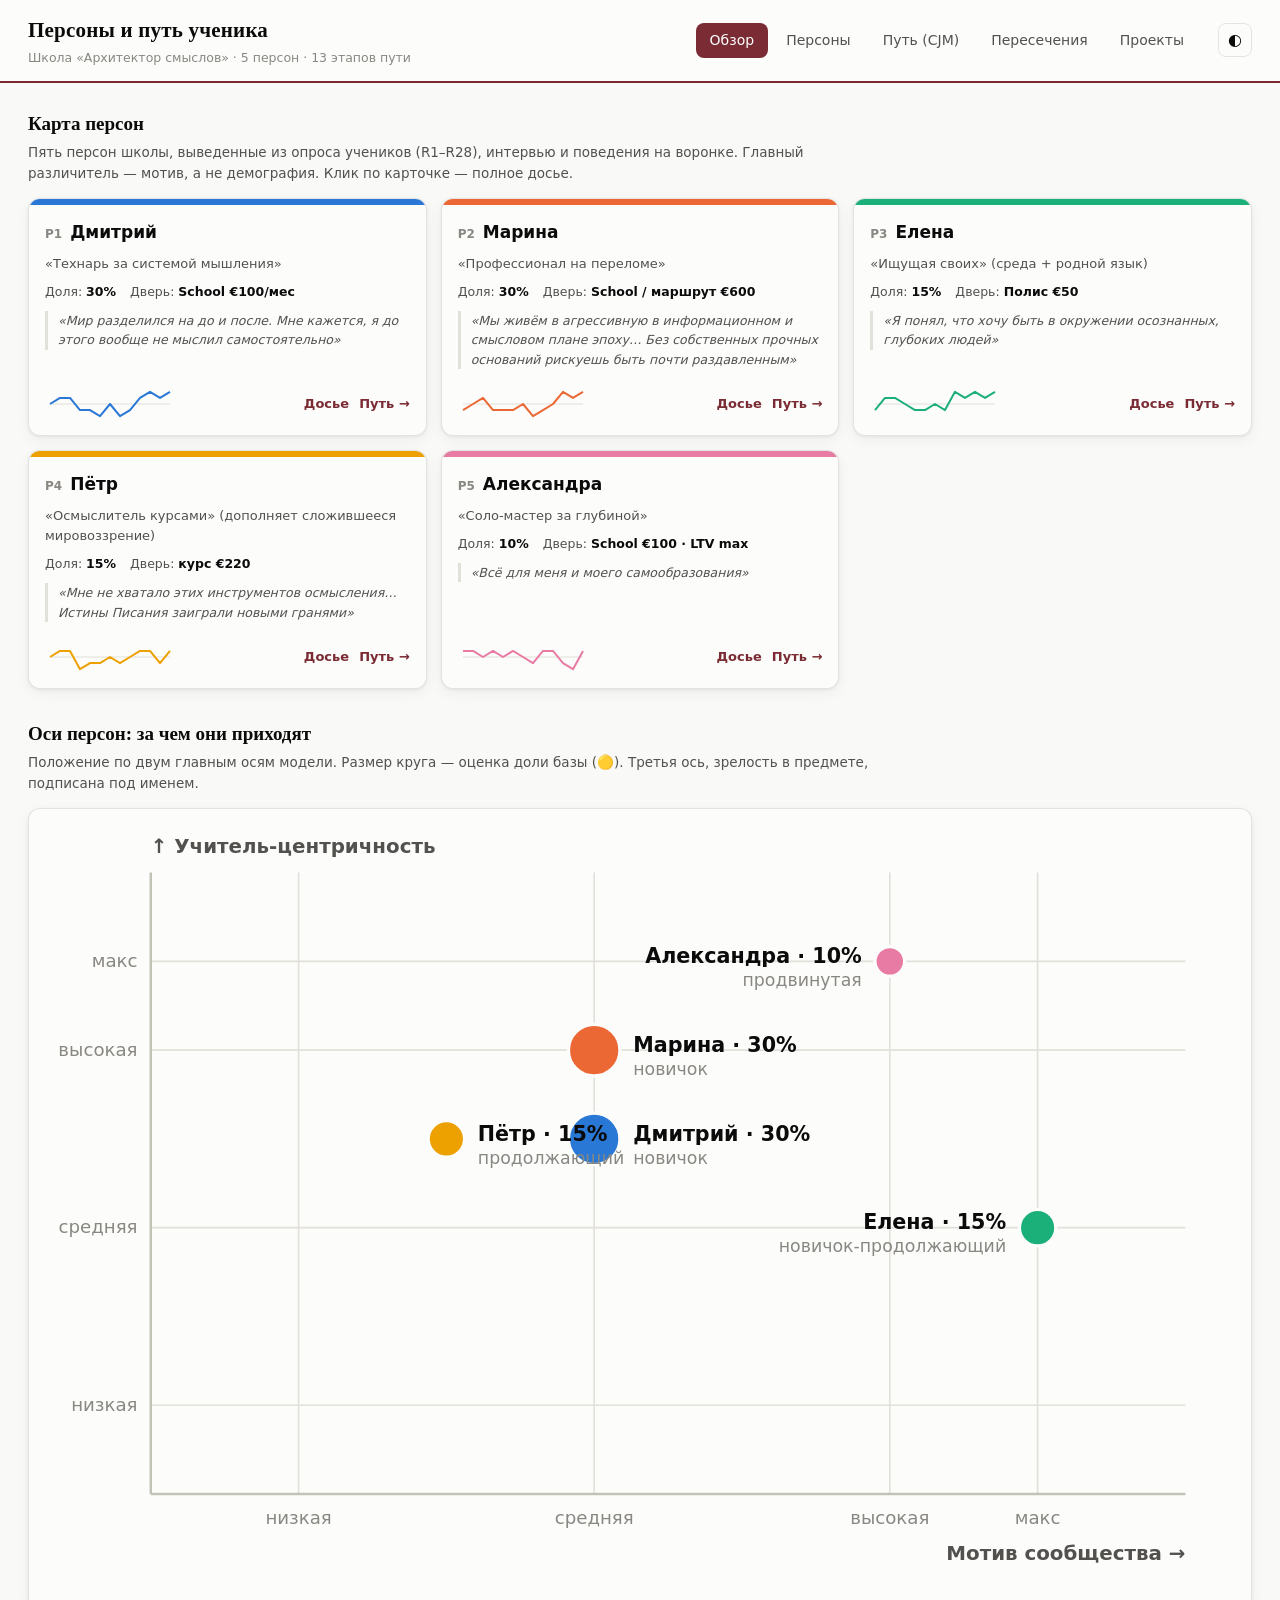
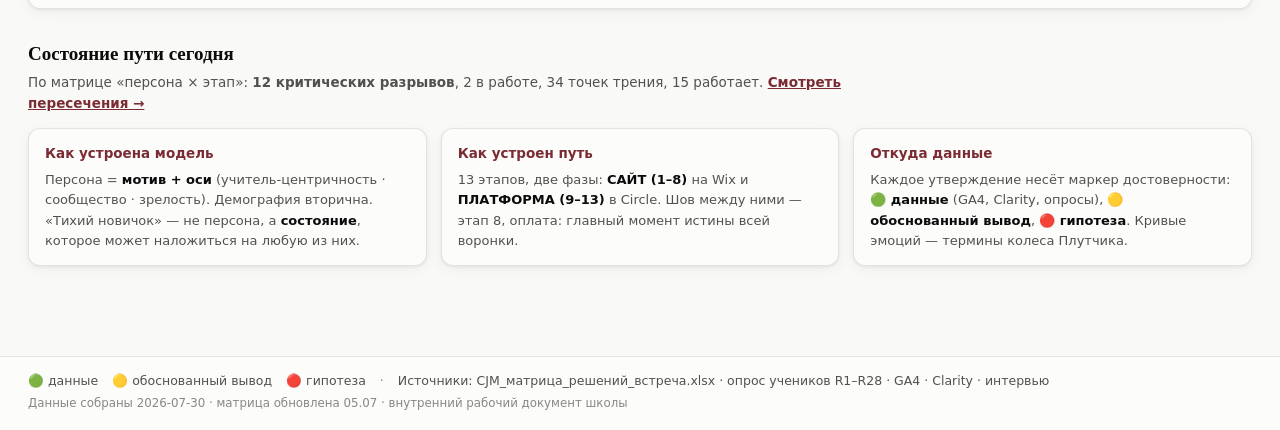
==== index.html @ 4995df53 "Персоны и путь ученика: сайт целиком (данные, CJM, пересечения, проекты) Co-Authored-By: Claude Fabl" ====
<!DOCTYPE html>
<html lang="ru">
<head>
<meta charset="utf-8">
<meta name="viewport" content="width=device-width, initial-scale=1">
<meta name="robots" content="noindex">
<title>Персоны и путь ученика · Школа «Архитектор смыслов»</title>
<link rel="stylesheet" href="style.css?v=202607301501">
<link rel="icon" href="data:image/svg+xml,<svg xmlns='http://www.w3.org/2000/svg' viewBox='0 0 100 100'><text y='.9em' font-size='90'>🧭</text></svg>">
</head>
<body data-palette="#2a78d6,#eb6834,#1baf7a,#eda100,#e87ba4">

<header class="site-header">
  <div class="brand">
    <h1>Персоны и путь ученика</h1>
    <p class="brand-sub">Школа «Архитектор смыслов» · 5 персон · 13 этапов пути</p>
  </div>
  <nav class="tabs" id="nav">
    <a href="#/" data-route="overview">Обзор</a>
    <a href="#/persona/P1" data-route="persona">Персоны</a>
    <a href="#/cjm/P1" data-route="cjm">Путь (CJM)</a>
    <a href="#/compare" data-route="compare">Пересечения</a>
    <a href="#/projects" data-route="projects">Проекты</a>
  </nav>
  <button id="themeToggle" class="theme-toggle" title="Светлая / тёмная тема" aria-label="Переключить тему">◐</button>
</header>

<main id="view" class="view"></main>

<footer class="site-footer">
  <div class="legend-line">
    <span class="conf conf-g">🟢 данные</span>
    <span class="conf conf-y">🟡 обоснованный вывод</span>
    <span class="conf conf-r">🔴 гипотеза</span>
    <span class="sep">·</span>
    <span id="metaSource"></span>
  </div>
  <div class="footer-note" id="metaBuilt"></div>
</footer>

<div id="tooltip" class="tooltip" hidden></div>

<script src="data.js?v=202607301501"></script>
<script src="app.js?v=202607301501"></script>
</body>
</html>
---- style.css ----
/* ============ Токены (эталонная палитра dataviz + бордо школы в хроме) ============ */
:root {
  color-scheme: light;
  --page: #f9f9f7;
  --surface: #fcfcfb;
  --ink: #0b0b0b;
  --ink-2: #52514e;
  --muted: #898781;
  --grid: #e1e0d9;
  --baseline: #c3c2b7;
  --border: rgba(11, 11, 11, 0.10);
  --brand: #7a2b33;
  --brand-ink: #ffffff;
  --s1: #2a78d6;  /* P1 */
  --s2: #eb6834;  /* P2 */
  --s3: #1baf7a;  /* P3 */
  --s4: #eda100;  /* P4 */
  --s5: #e87ba4;  /* P5 */
  --st-critical: #d03b3b;
  --st-serious: #ec835a;
  --st-warning: #fab219;
  --st-good: #0ca30c;
  --st-gray: #f0efec;
  --tint-critical: rgba(208, 59, 59, 0.17);
  --tint-serious: rgba(236, 131, 90, 0.20);
  --tint-warning: rgba(250, 178, 25, 0.20);
  --tint-good: rgba(12, 163, 12, 0.14);
  --tint-gray: rgba(137, 135, 129, 0.10);
  --shadow: 0 1px 3px rgba(11, 11, 11, 0.06), 0 4px 14px rgba(11, 11, 11, 0.05);
}
@media (prefers-color-scheme: dark) {
  :root:where(:not([data-theme="light"])) {
    color-scheme: dark;
    --page: #0d0d0d;
    --surface: #1a1a19;
    --ink: #ffffff;
    --ink-2: #c3c2b7;
    --muted: #898781;
    --grid: #2c2c2a;
    --baseline: #383835;
    --border: rgba(255, 255, 255, 0.10);
    --brand: #c98a92;
    --brand-ink: #1a1a19;
    --s1: #3987e5;
    --s2: #d95926;
    --s3: #199e70;
    --s4: #c98500;
    --s5: #d55181;
    --st-gray: #383835;
    --tint-critical: rgba(208, 59, 59, 0.26);
    --tint-serious: rgba(236, 131, 90, 0.24);
    --tint-warning: rgba(250, 178, 25, 0.20);
    --tint-good: rgba(12, 163, 12, 0.22);
    --tint-gray: rgba(137, 135, 129, 0.16);
    --shadow: none;
  }
}
:root[data-theme="dark"] {
  color-scheme: dark;
  --page: #0d0d0d;
  --surface: #1a1a19;
  --ink: #ffffff;
  --ink-2: #c3c2b7;
  --muted: #898781;
  --grid: #2c2c2a;
  --baseline: #383835;
  --border: rgba(255, 255, 255, 0.10);
  --brand: #c98a92;
  --brand-ink: #1a1a19;
  --s1: #3987e5;
  --s2: #d95926;
  --s3: #199e70;
  --s4: #c98500;
  --s5: #d55181;
  --st-gray: #383835;
  --tint-critical: rgba(208, 59, 59, 0.26);
  --tint-serious: rgba(236, 131, 90, 0.24);
  --tint-warning: rgba(250, 178, 25, 0.20);
  --tint-good: rgba(12, 163, 12, 0.22);
  --tint-gray: rgba(137, 135, 129, 0.16);
  --shadow: none;
}

/* ============ База ============ */
* { box-sizing: border-box; }
html { scroll-behavior: smooth; }
body {
  margin: 0;
  background: var(--page);
  color: var(--ink);
  font: 15px/1.55 system-ui, -apple-system, "Segoe UI", sans-serif;
}
h1, h2, h3 { font-family: Georgia, "Times New Roman", serif; font-weight: 600; margin: 0; }
a { color: inherit; }
button { font: inherit; color: inherit; cursor: pointer; }

/* ============ Шапка ============ */
.site-header {
  display: flex; align-items: center; gap: 20px; flex-wrap: wrap;
  padding: 14px 28px;
  background: var(--surface);
  border-bottom: 2px solid var(--brand);
  position: sticky; top: 0; z-index: 40;
}
.brand h1 { font-size: 21px; letter-spacing: 0.2px; }
.brand-sub { margin: 1px 0 0; font-size: 12.5px; color: var(--muted); }
.tabs { display: flex; gap: 4px; margin-left: auto; overflow-x: auto; }
.tabs a {
  text-decoration: none; font-size: 14px; padding: 7px 14px;
  border-radius: 8px; color: var(--ink-2); white-space: nowrap;
}
.tabs a:hover { background: var(--tint-gray); }
.tabs a.active { background: var(--brand); color: var(--brand-ink); }
.theme-toggle {
  border: 1px solid var(--border); background: none; border-radius: 8px;
  width: 34px; height: 34px; font-size: 16px; line-height: 1;
}
.theme-toggle:hover { background: var(--tint-gray); }

/* ============ Контент ============ */
.view { max-width: 1280px; margin: 0 auto; padding: 26px 28px 60px; }
.section { margin: 0 0 30px; }
.section > h2 { font-size: 19px; margin-bottom: 4px; }
.section-sub { color: var(--ink-2); font-size: 13.5px; margin: 0 0 14px; max-width: 860px; }
.card {
  background: var(--surface); border: 1px solid var(--border);
  border-radius: 12px; box-shadow: var(--shadow);
}
.pad { padding: 18px 20px; }

/* ============ Обзор: карточки персон ============ */
.persona-grid {
  display: grid; grid-template-columns: repeat(auto-fill, minmax(300px, 1fr));
  gap: 14px;
}
.pcard { display: flex; flex-direction: column; overflow: hidden; cursor: pointer; transition: transform .12s ease; }
.pcard:hover { transform: translateY(-2px); }
.pcard-band { height: 6px; }
.pcard-body { padding: 14px 16px 12px; display: flex; flex-direction: column; gap: 8px; flex: 1; }
.pcard-head { display: flex; align-items: baseline; gap: 8px; }
.pcard-head .pid { font-size: 12px; font-weight: 700; color: var(--muted); }
.pcard-head .pname { font-size: 17px; font-weight: 650; }
.pcard-type { font-size: 13px; color: var(--ink-2); }
.pcard-meta { display: flex; gap: 14px; font-size: 12.5px; color: var(--ink-2); flex-wrap: wrap; }
.pcard-meta b { color: var(--ink); font-weight: 600; }
.pcard-quote {
  font-size: 12.5px; color: var(--ink-2); font-style: italic;
  border-left: 3px solid var(--grid); padding-left: 10px; margin: 2px 0;
}
.pcard-foot { display: flex; align-items: center; justify-content: space-between; margin-top: auto; padding-top: 6px; }
.pcard-links { display: flex; gap: 10px; font-size: 13px; }
.pcard-links a { color: var(--brand); text-decoration: none; font-weight: 600; }
.pcard-links a:hover { text-decoration: underline; }

/* ============ Досье персоны ============ */
.persona-switch { display: flex; gap: 6px; flex-wrap: wrap; margin-bottom: 18px; }
.pchip {
  display: inline-flex; align-items: center; gap: 7px;
  border: 1px solid var(--border); background: var(--surface);
  border-radius: 999px; padding: 6px 14px 6px 10px; font-size: 13.5px;
}
.pchip .dot { width: 10px; height: 10px; border-radius: 50%; }
.pchip:hover { background: var(--tint-gray); }
.pchip.active { border-color: var(--ink); box-shadow: inset 0 0 0 1px var(--ink); }
.pchip.off { opacity: 0.45; }
.dossier { display: grid; grid-template-columns: 320px 1fr; gap: 16px; align-items: start; }
.dossier-rail { position: sticky; top: 86px; display: flex; flex-direction: column; gap: 0; overflow: hidden; }
.rail-band { height: 6px; }
.rail-body { padding: 16px 18px; display: flex; flex-direction: column; gap: 12px; }
.rail-body h2 { font-size: 20px; }
.rail-type { font-size: 13.5px; color: var(--ink-2); margin-top: -8px; }
.rail-kv { display: grid; grid-template-columns: auto 1fr; gap: 3px 12px; font-size: 13px; }
.rail-kv dt { color: var(--muted); }
.rail-kv dd { margin: 0; }
.axis-bars { display: flex; flex-direction: column; gap: 7px; font-size: 12.5px; }
.axis-row { display: grid; grid-template-columns: 118px 1fr; align-items: center; gap: 8px; }
.axis-track { height: 6px; background: var(--tint-gray); border-radius: 3px; position: relative; }
.axis-fill { position: absolute; inset: 0 auto 0 0; border-radius: 3px; }
.rail-actions a {
  display: inline-block; font-size: 13.5px; font-weight: 600; color: var(--brand);
  text-decoration: none;
}
.rail-actions a:hover { text-decoration: underline; }
.dossier-main { display: flex; flex-direction: column; gap: 12px; }
.dsec { padding: 14px 18px; }
.dsec h3 { font-size: 14px; color: var(--brand); margin-bottom: 6px; font-family: system-ui, sans-serif; font-weight: 700; letter-spacing: 0.2px; }
.dsec .txt { white-space: pre-line; font-size: 14px; color: var(--ink); }
.dsec.quote-sec .txt { font-family: Georgia, serif; font-style: italic; font-size: 15px; color: var(--ink-2); }

/* ============ CJM ============ */
.cjm-controls { display: flex; align-items: center; gap: 14px; flex-wrap: wrap; margin-bottom: 14px; }
.toggle-btn {
  border: 1px solid var(--border); background: var(--surface); border-radius: 8px;
  padding: 6px 12px; font-size: 13px;
}
.toggle-btn:hover { background: var(--tint-gray); }
.toggle-btn.on { background: var(--brand); color: var(--brand-ink); border-color: var(--brand); }
.chart-card { padding: 14px 16px 8px; margin-bottom: 16px; }
.chart-title { font-size: 13.5px; font-weight: 650; margin: 2px 0 2px 4px; }
.chart-sub { font-size: 12px; color: var(--muted); margin: 0 0 6px 4px; }
.chart-legend { display: flex; gap: 8px; flex-wrap: wrap; padding: 6px 4px 8px; }
svg.viz { display: block; width: 100%; height: auto; }
svg.viz text { font-family: system-ui, -apple-system, "Segoe UI", sans-serif; }

.cjm-scroll { overflow-x: auto; border: 1px solid var(--border); border-radius: 12px; background: var(--surface); }
.cjm-grid { display: grid; font-size: 12.8px; }
.cjm-grid .cell {
  padding: 10px 12px; border-left: 1px solid var(--grid); border-top: 1px solid var(--grid);
  white-space: pre-line; min-width: 0;
}
.cjm-grid .rowlab {
  position: sticky; left: 0; z-index: 3;
  background: var(--surface); font-weight: 700; font-size: 12.2px;
  border-left: none; color: var(--ink-2);
  display: flex; align-items: flex-start; gap: 6px;
  box-shadow: 1px 0 0 var(--grid);
}
.cjm-grid .stagehead {
  border-top: none; background: var(--surface);
  position: sticky; top: 64px; z-index: 2; box-shadow: 0 1px 0 var(--grid);
}
.cjm-grid .stagehead .num { font-size: 11px; color: var(--muted); font-weight: 700; }
.cjm-grid .stagehead .stitle { font-weight: 700; font-size: 13px; line-height: 1.25; }
.zone-badge {
  display: inline-block; font-size: 10px; font-weight: 700; letter-spacing: 0.4px;
  padding: 1px 7px; border-radius: 999px; background: var(--tint-gray); color: var(--ink-2);
  margin-top: 4px;
}
.zone-badge.z-shov { background: var(--tint-critical); color: var(--ink); }
.emo-chip { display: inline-flex; align-items: center; gap: 5px; margin-top: 5px; font-size: 11.5px; color: var(--ink-2); }
.emo-chip .val { font-weight: 800; }
.aha-cell { font-weight: 600; }
.aha-star { box-shadow: inset 3px 0 0 var(--st-critical); background: var(--tint-warning); }
.cell.dim { color: var(--muted); }

/* ============ Пересечения ============ */
.matrix-wrap { overflow-x: auto; }
.matrix { border-collapse: separate; border-spacing: 2px; width: 100%; min-width: 760px; }
.matrix th { font-size: 12px; font-weight: 700; color: var(--ink-2); padding: 6px 8px; text-align: left; }
.matrix th.stage-col { min-width: 180px; }
.matrix td.mcell {
  border-radius: 6px; text-align: center; font-size: 13px;
  padding: 8px 6px; cursor: pointer; min-width: 64px;
  border: 1px solid transparent;
}
.matrix td.mcell:hover { border-color: var(--ink); }
.matrix td.stagelab { font-size: 12.5px; padding: 4px 10px 4px 0; color: var(--ink); }
.matrix td.stagelab .zone { color: var(--muted); font-size: 11px; }
.m-red { background: var(--tint-critical); }
.m-orange { background: var(--tint-serious); }
.m-yellow { background: var(--tint-warning); }
.m-green { background: var(--tint-good); }
.m-gray { background: var(--tint-gray); color: var(--muted); }
.matrix.text-mode td.mcell {
  text-align: left; font-size: 11.8px; white-space: pre-line; cursor: default;
  min-width: 170px; padding: 8px 10px; vertical-align: top;
}
.matrix td.expl-cell {
  text-align: left; vertical-align: top; cursor: default;
  min-width: 120px; max-width: 220px; background: none;
  border: 1px dashed var(--grid); border-radius: 6px; padding: 8px 10px;
}
.expl-cell summary {
  cursor: pointer; color: var(--brand); font-weight: 650; font-size: 12px;
  list-style: none; user-select: none;
}
.expl-cell summary::-webkit-details-marker { display: none; }
.expl-cell details[open] summary { margin-bottom: 6px; }
.expl-body { white-space: pre-line; font-size: 12px; max-width: 330px; color: var(--ink); }
.expl-empty { color: var(--muted); }
.status-legend { display: flex; gap: 14px; flex-wrap: wrap; font-size: 12.5px; color: var(--ink-2); padding: 10px 4px 2px; }
.status-legend .sw { display: inline-block; width: 14px; height: 14px; border-radius: 4px; vertical-align: -2px; margin-right: 5px; }
.matrix-detail { margin-top: 10px; padding: 14px 18px; font-size: 13.5px; white-space: pre-line; }
.matrix-detail b { color: var(--brand); }
.core-lists { display: grid; grid-template-columns: 1fr 1fr; gap: 14px; }
.core-lists .card { padding: 16px 18px; }
.core-lists h3 { font-size: 15px; margin-bottom: 8px; }
.core-item { padding: 8px 0; border-top: 1px solid var(--grid); font-size: 13.5px; }
.core-item:first-of-type { border-top: none; }
.core-item .who { display: inline-flex; gap: 4px; margin-left: 6px; vertical-align: -1px; }
.core-item .who i { width: 10px; height: 10px; border-radius: 50%; display: inline-block; }
.core-item .expl { color: var(--ink-2); font-size: 12.5px; margin-top: 2px; }

/* ============ Реклама → квиз ============ */
.fchain { display: flex; align-items: stretch; gap: 8px; flex-wrap: wrap; }
.farrow { align-self: center; color: var(--muted); font-size: 18px; }
.fnode {
  flex: 1 1 130px; min-width: 130px; text-align: left;
  border: 1px solid var(--border); border-radius: 10px; background: var(--surface);
  padding: 10px 12px; display: flex; flex-direction: column; gap: 3px;
}
.fnode:hover { border-color: var(--brand); }
.fnode .fnum { font-size: 10.5px; font-weight: 800; letter-spacing: 0.5px; color: var(--muted); }
.fnode .fname { font-size: 13px; font-weight: 700; line-height: 1.25; }
.fnode .fmile { font-size: 11px; color: var(--brand); font-weight: 600; }
.fnode-seam { background: var(--tint-critical); }
.fstep { padding: 16px 20px; }
.fstep-head { display: flex; align-items: center; gap: 12px; flex-wrap: wrap; margin-bottom: 8px; }
.fstep-head h3 { font-size: 16px; }
.fcore {
  white-space: pre-line; font-size: 13.8px; color: var(--ink);
  border-left: 3px solid var(--brand); padding: 2px 0 2px 12px; margin: 8px 0 14px;
}
.fpersona-grid { display: grid; grid-template-columns: repeat(auto-fit, minmax(200px, 1fr)); gap: 10px; }
.fpcard { display: flex; border: 1px solid var(--border); border-radius: 9px; overflow: hidden; background: var(--page); }
.fpband { width: 5px; flex: none; }
.fpbody { padding: 9px 11px; }
.fpname { font-size: 12px; font-weight: 700; margin-bottom: 4px; }
.fptxt { font-size: 12.3px; white-space: pre-line; color: var(--ink-2); }
.fmilestone {
  margin-top: 12px; font-size: 12.5px; white-space: pre-line;
  background: var(--tint-gray); border-radius: 8px; padding: 9px 12px; color: var(--ink-2);
}
.fextra {
  margin-top: 10px; font-size: 12.5px; white-space: pre-line; color: var(--ink-2);
  border-top: 1px dashed var(--grid); padding-top: 9px;
}
.fextra b { color: var(--brand); }
.fchecklist { margin: 8px 0 2px; padding-left: 20px; font-size: 13.5px; }
.fchecklist li { margin: 5px 0; }

/* ============ Легенда-чипы ============ */
.lchip {
  display: inline-flex; align-items: center; gap: 7px; font-size: 13px;
  border: 1px solid var(--border); border-radius: 999px; padding: 4px 12px 4px 8px;
  background: var(--surface); user-select: none;
}
.lchip .dot { width: 10px; height: 10px; border-radius: 50%; }
.lchip.off { opacity: 0.4; }
.lchip:hover { background: var(--tint-gray); }

/* ============ Подсказка ============ */
.tooltip {
  position: fixed; z-index: 100; max-width: 380px;
  background: var(--surface); color: var(--ink);
  border: 1px solid var(--border); border-radius: 10px;
  box-shadow: 0 6px 24px rgba(0, 0, 0, 0.18);
  padding: 10px 12px; font-size: 12.8px; line-height: 1.45;
  pointer-events: none; white-space: pre-line;
}
.tooltip .tt-title { font-weight: 700; margin-bottom: 3px; }
.tooltip .tt-muted { color: var(--muted); font-size: 11.5px; }

/* ============ Инфо-блок «как читать» ============ */
.howto { display: grid; grid-template-columns: repeat(auto-fit, minmax(240px, 1fr)); gap: 14px; }
.howto .card { padding: 14px 16px; font-size: 13px; color: var(--ink-2); }
.howto b { color: var(--ink); }
.howto h3 { font-size: 13.5px; color: var(--brand); margin-bottom: 6px; font-family: system-ui, sans-serif; }

/* ============ Футер ============ */
.site-footer {
  border-top: 1px solid var(--border); background: var(--surface);
  padding: 14px 28px 18px; font-size: 12.5px; color: var(--ink-2);
}
.legend-line { display: flex; gap: 14px; flex-wrap: wrap; align-items: center; }
.legend-line .sep { color: var(--muted); }
.footer-note { color: var(--muted); margin-top: 4px; font-size: 11.8px; }

/* ============ Адаптив ============ */
@media (max-width: 900px) {
  .site-header { padding: 10px 14px; gap: 10px; }
  .view { padding: 18px 14px 50px; }
  .dossier { grid-template-columns: 1fr; }
  .dossier-rail { position: static; }
  .core-lists { grid-template-columns: 1fr; }
  .cjm-grid .stagehead { top: 0; }
}
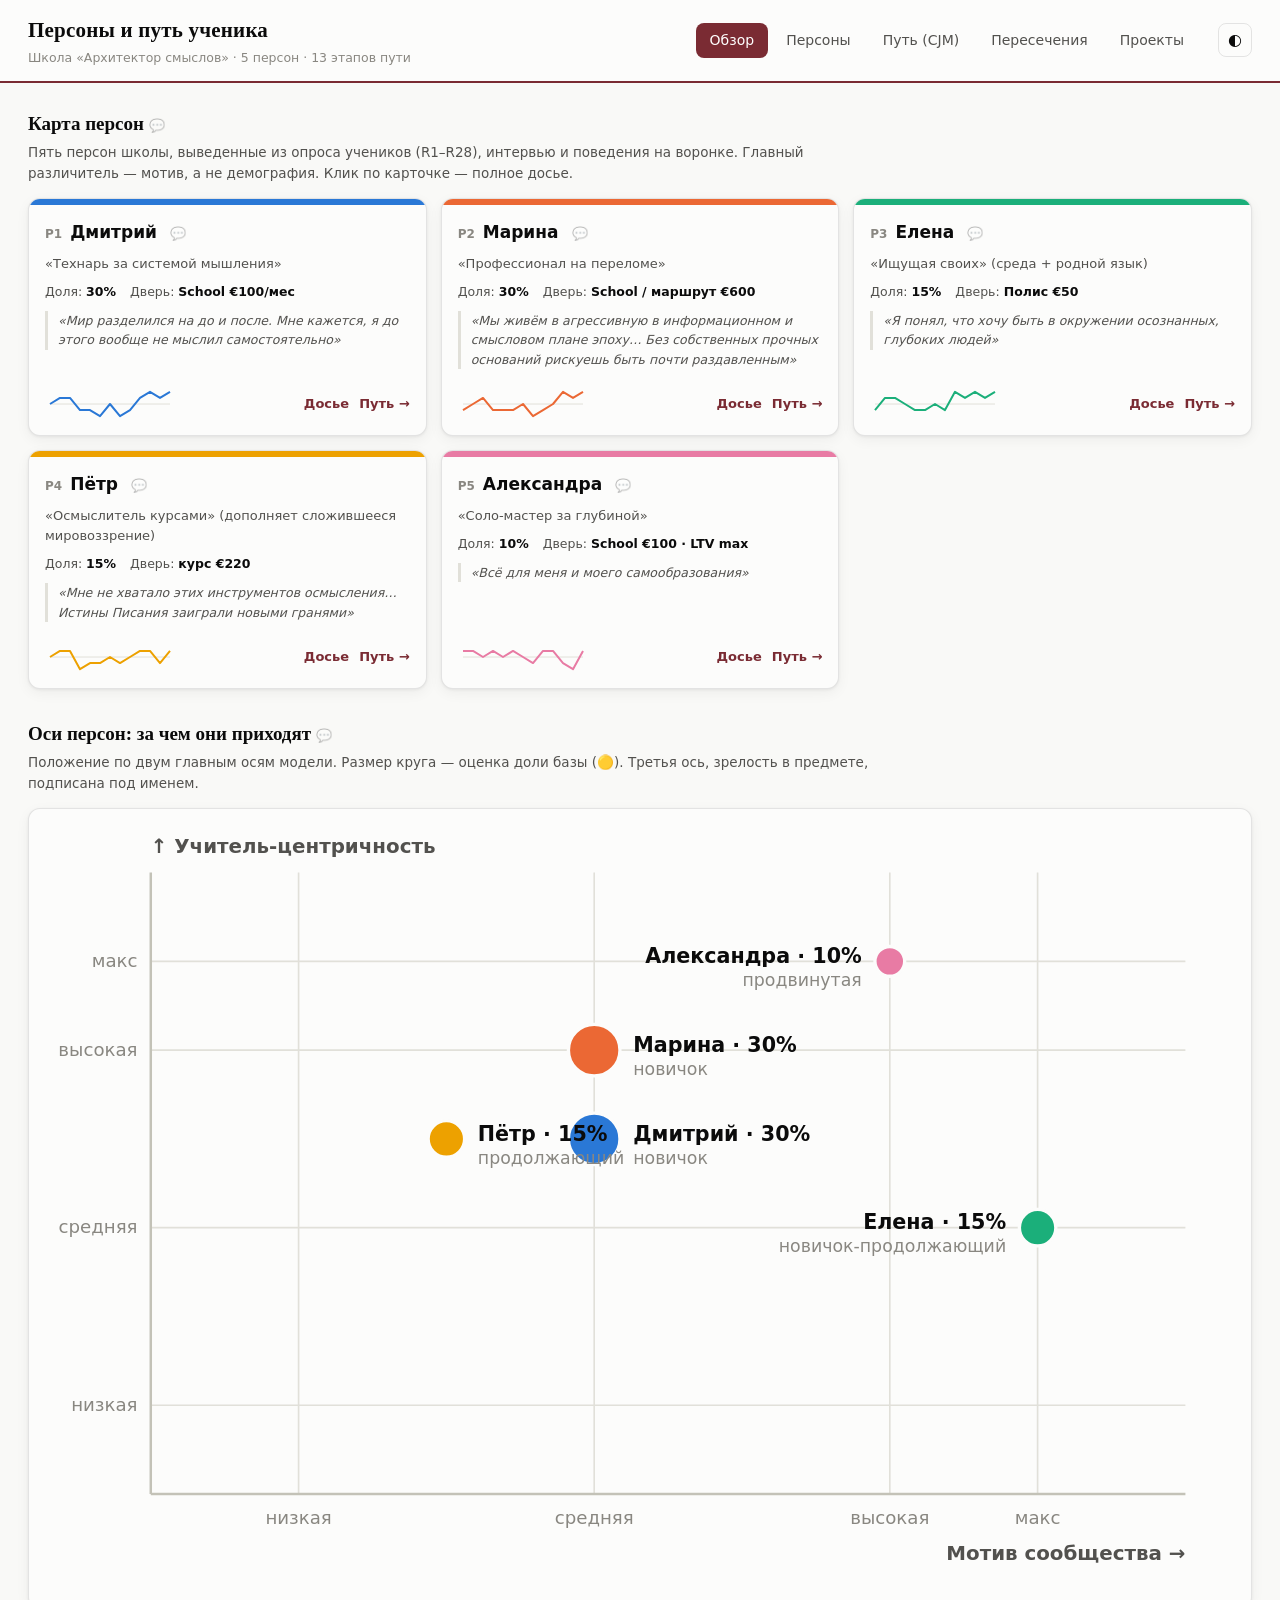
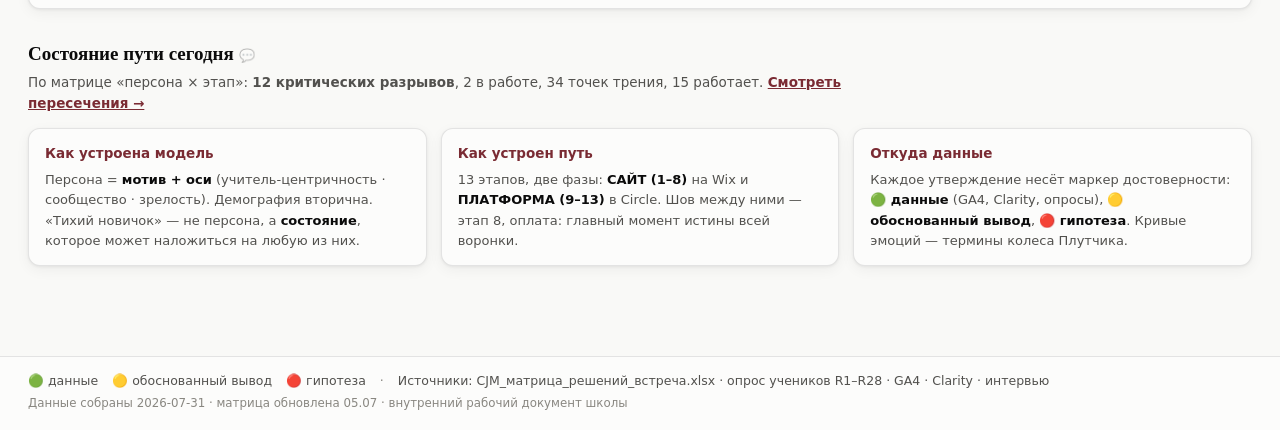
==== commit a1e09246: "Комментарии заказчика: кнопки 💬 у блоков + мини-форма, отправка в Google Форму Co-Authored-By: Claud" ====
--- a/index.html
+++ b/index.html
@@ -5,7 +5,7 @@
 <meta name="viewport" content="width=device-width, initial-scale=1">
 <meta name="robots" content="noindex">
 <title>Персоны и путь ученика · Школа «Архитектор смыслов»</title>
-<link rel="stylesheet" href="style.css?v=202607301501">
+<link rel="stylesheet" href="style.css?v=202607311448">
 <link rel="icon" href="data:image/svg+xml,<svg xmlns='http://www.w3.org/2000/svg' viewBox='0 0 100 100'><text y='.9em' font-size='90'>🧭</text></svg>">
 </head>
 <body data-palette="#2a78d6,#eb6834,#1baf7a,#eda100,#e87ba4">
@@ -40,7 +40,7 @@
 
 <div id="tooltip" class="tooltip" hidden></div>
 
-<script src="data.js?v=202607301501"></script>
-<script src="app.js?v=202607301501"></script>
+<script src="data.js?v=202607311448"></script>
+<script src="app.js?v=202607311448"></script>
 </body>
 </html>
--- a/style.css
+++ b/style.css
@@ -329,6 +329,43 @@
 .lchip.off { opacity: 0.4; }
 .lchip:hover { background: var(--tint-gray); }
 
+/* ============ Комментарии ============ */
+.cmt-btn {
+  border: none; background: none; cursor: pointer;
+  font-size: 13px; line-height: 1; padding: 2px 5px;
+  opacity: 0.35; vertical-align: middle;
+}
+.cmt-btn:hover { opacity: 1; transform: scale(1.15); }
+.cmodal-overlay {
+  position: fixed; inset: 0; z-index: 95;
+  background: rgba(0, 0, 0, 0.38);
+  display: flex; align-items: center; justify-content: center; padding: 16px;
+}
+.cmodal { width: min(460px, 100%); padding: 18px 20px; display: flex; flex-direction: column; gap: 10px; }
+.cmodal h3 { font-size: 17px; }
+.cmodal-block {
+  font-size: 12px; color: var(--ink-2); background: var(--tint-gray);
+  border-radius: 7px; padding: 6px 10px;
+}
+.cmodal textarea, .cmodal input {
+  font: inherit; color: var(--ink); background: var(--page);
+  border: 1px solid var(--border); border-radius: 8px; padding: 9px 11px;
+}
+.cmodal textarea { min-height: 96px; resize: vertical; }
+.cmodal textarea:focus, .cmodal input:focus { outline: 2px solid var(--brand); border-color: transparent; }
+.cmodal-status { font-size: 13px; color: var(--st-good); font-weight: 600; min-height: 16px; }
+.cmodal-actions { display: flex; gap: 8px; justify-content: flex-end; }
+.cmodal-cancel {
+  border: 1px solid var(--border); background: none; border-radius: 8px; padding: 8px 14px;
+}
+.cmodal-cancel:hover { background: var(--tint-gray); }
+.cmodal-send {
+  border: none; background: var(--brand); color: var(--brand-ink);
+  border-radius: 8px; padding: 8px 18px; font-weight: 650;
+}
+.cmodal-send:disabled { opacity: 0.6; cursor: default; }
+.expl-cell .cmt-btn { display: block; margin-top: 4px; }
+
 /* ============ Подсказка ============ */
 .tooltip {
   position: fixed; z-index: 100; max-width: 380px;
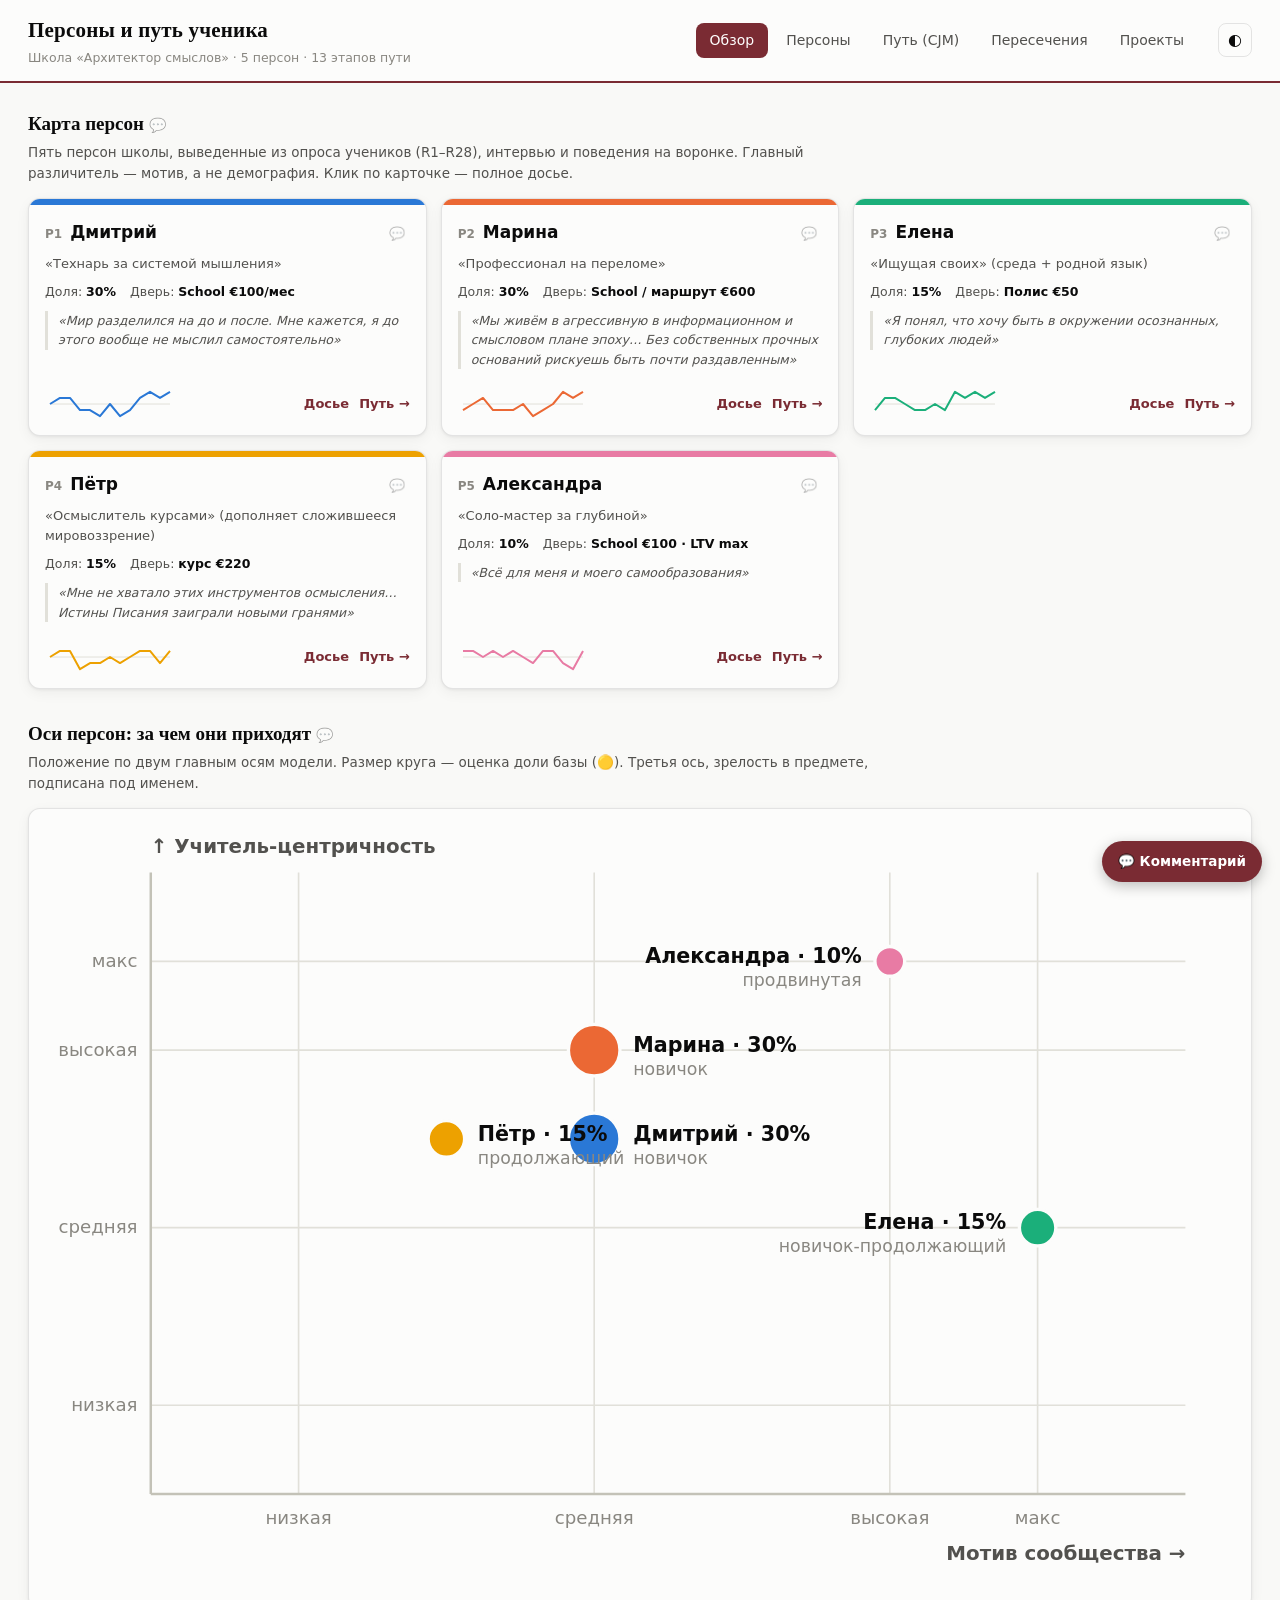
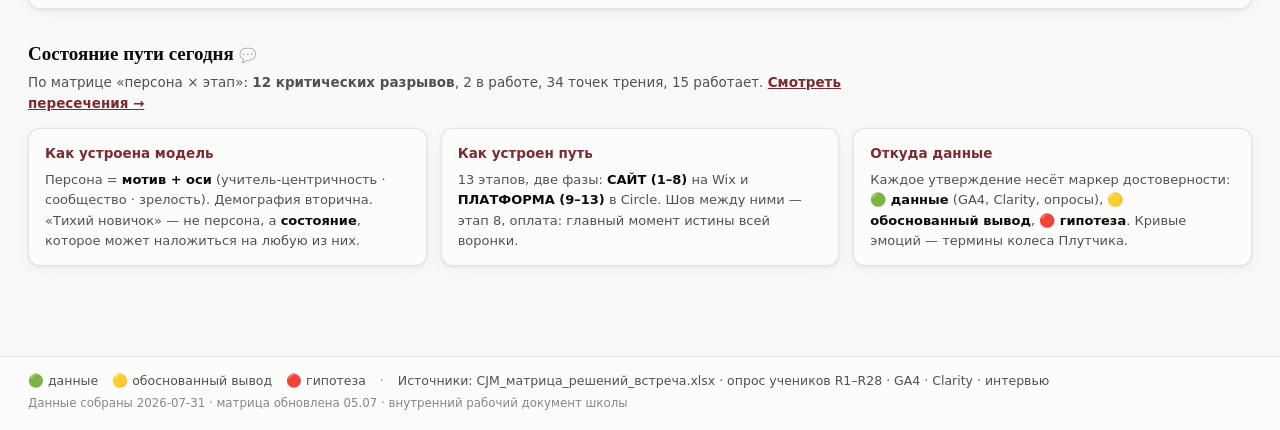
==== commit f5545dfe: "Комментарии: кнопки 💬 у блоков + плавающая кнопка, мини-форма → Google Форма Co-Authored-By: Claude " ====
--- a/index.html
+++ b/index.html
@@ -5,7 +5,7 @@
 <meta name="viewport" content="width=device-width, initial-scale=1">
 <meta name="robots" content="noindex">
 <title>Персоны и путь ученика · Школа «Архитектор смыслов»</title>
-<link rel="stylesheet" href="style.css?v=202607311448">
+<link rel="stylesheet" href="style.css?v=202607311616">
 <link rel="icon" href="data:image/svg+xml,<svg xmlns='http://www.w3.org/2000/svg' viewBox='0 0 100 100'><text y='.9em' font-size='90'>🧭</text></svg>">
 </head>
 <body data-palette="#2a78d6,#eb6834,#1baf7a,#eda100,#e87ba4">
@@ -40,7 +40,7 @@
 
 <div id="tooltip" class="tooltip" hidden></div>
 
-<script src="data.js?v=202607311448"></script>
-<script src="app.js?v=202607311448"></script>
+<script src="data.js?v=202607311616"></script>
+<script src="app.js?v=202607311616"></script>
 </body>
 </html>
--- a/style.css
+++ b/style.css
@@ -318,6 +318,43 @@
 .fextra b { color: var(--brand); }
 .fchecklist { margin: 8px 0 2px; padding-left: 20px; font-size: 13.5px; }
 .fchecklist li { margin: 5px 0; }
+.proj-frame {
+  width: 100%; min-height: 600px; border: 1px solid var(--border);
+  border-radius: 12px; background: #ffffff; display: block;
+}
+
+/* ============ Комментарии ============ */
+.cmt-btn {
+  border: none; background: none; font-size: 13px; line-height: 1;
+  opacity: 0.55; cursor: pointer; padding: 2px 5px; vertical-align: middle;
+}
+.cmt-btn:hover { opacity: 1; }
+.cmt-fab {
+  position: fixed; right: 18px; bottom: 18px; z-index: 60;
+  background: var(--brand); color: var(--brand-ink); border: none;
+  border-radius: 999px; padding: 10px 16px; font-size: 13.5px; font-weight: 600;
+  box-shadow: 0 4px 14px rgba(0, 0, 0, 0.25); cursor: pointer;
+}
+.cmt-fab:hover { transform: translateY(-1px); }
+h2 .cmt-btn, h3 .cmt-btn { font-size: 14px; }
+.pcard-head .cmt-btn { margin-left: auto; }
+.cmodal-overlay {
+  position: fixed; inset: 0; background: rgba(0, 0, 0, 0.38); z-index: 95;
+  display: flex; align-items: center; justify-content: center; padding: 16px;
+}
+.cmodal { width: min(460px, 100%); padding: 18px 20px; display: flex; flex-direction: column; gap: 10px; }
+.cmodal h3 { font-size: 16px; }
+.cmodal-block { font-size: 12px; color: var(--ink-2); background: var(--tint-gray); border-radius: 6px; padding: 5px 9px; }
+.cmodal textarea, .cmodal input {
+  font: inherit; color: var(--ink); background: var(--page);
+  border: 1px solid var(--border); border-radius: 8px; padding: 8px 10px;
+}
+.cmodal textarea { min-height: 96px; resize: vertical; }
+.cmodal-status { font-size: 12.5px; color: var(--st-good); font-weight: 600; min-height: 16px; }
+.cmodal-actions { display: flex; gap: 8px; justify-content: flex-end; }
+.cmodal-actions button { border-radius: 8px; padding: 7px 14px; font-size: 13.5px; border: 1px solid var(--border); background: var(--surface); cursor: pointer; }
+.cmodal-send { background: var(--brand); color: var(--brand-ink); border-color: var(--brand); font-weight: 600; }
+.cmodal-send:disabled { opacity: 0.6; }
 
 /* ============ Легенда-чипы ============ */
 .lchip {
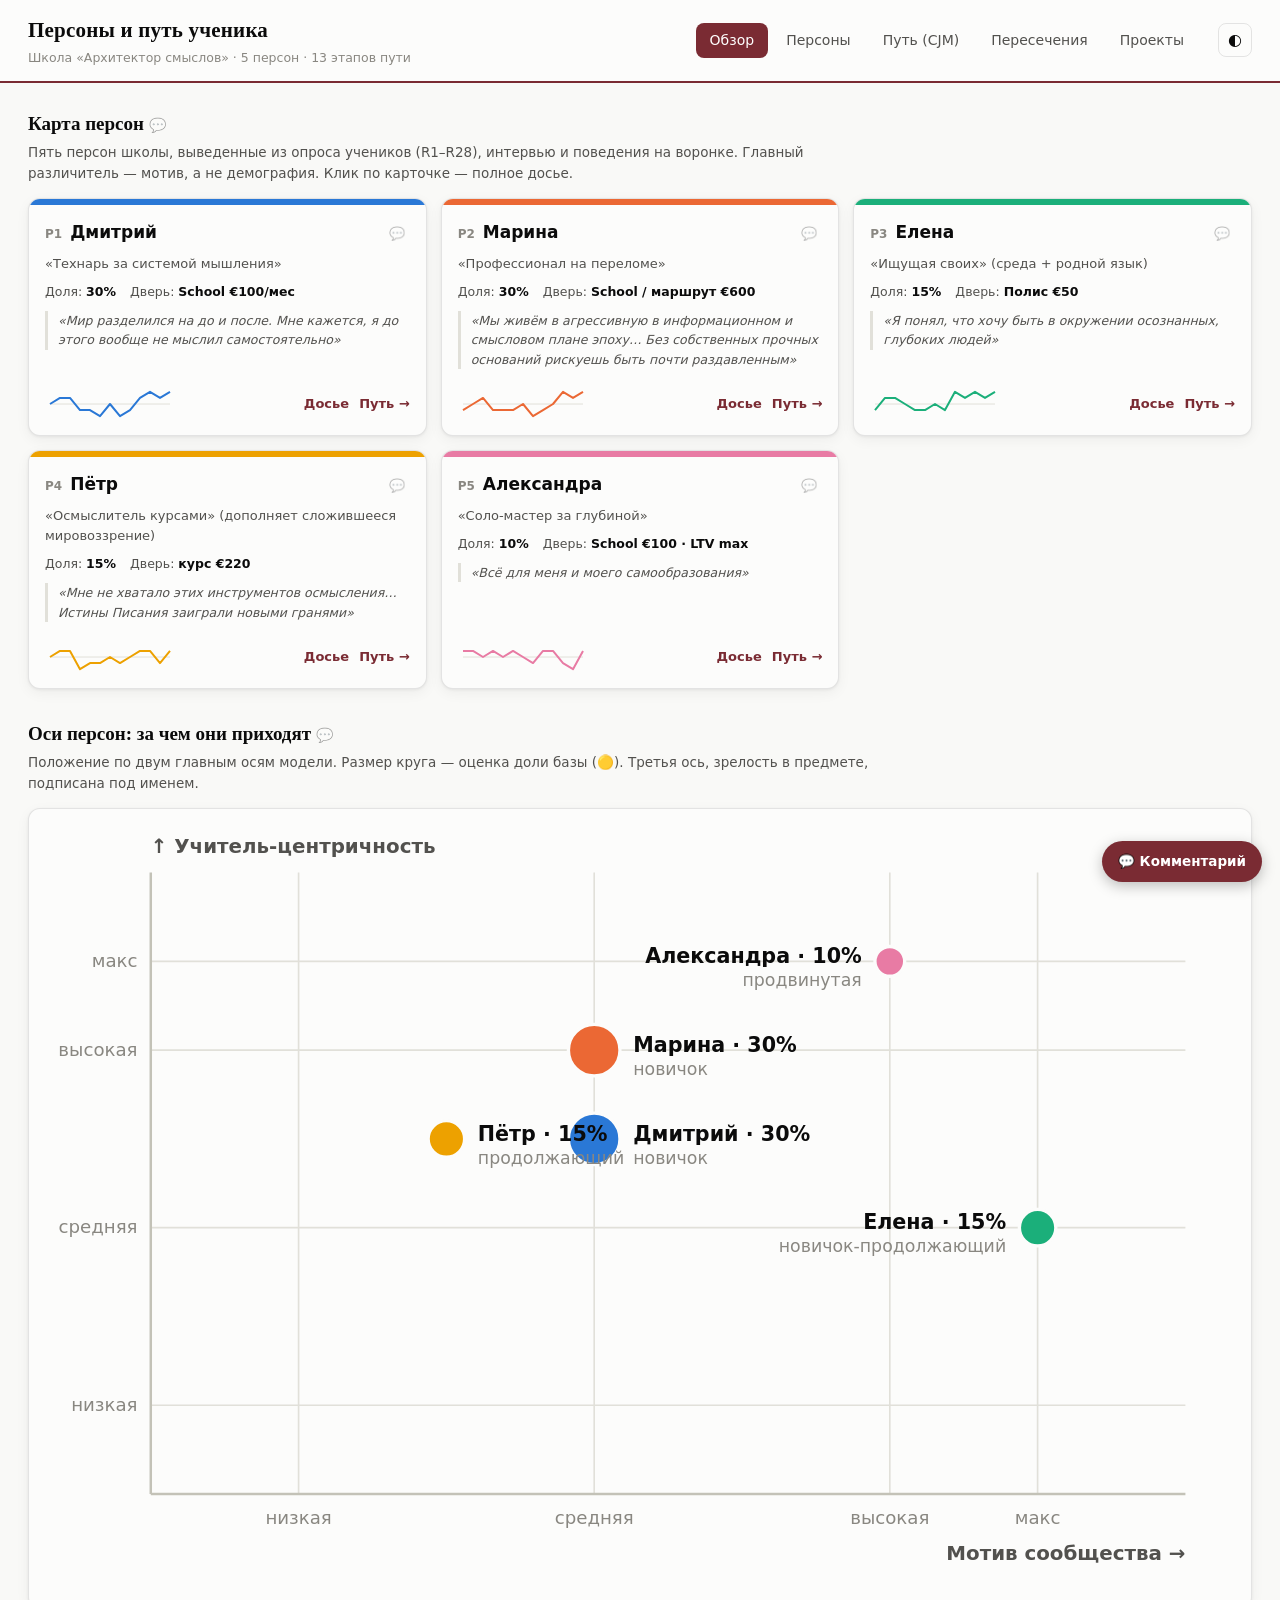
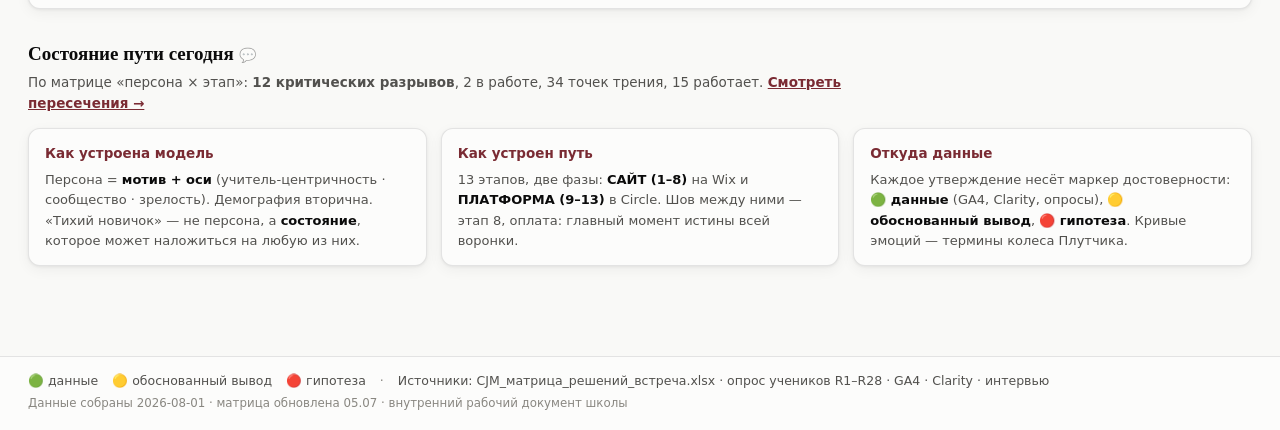
==== commit 3a596da3: "Общие комментарии для всех: чтение фида таблицы, бейджи с числом, список в окне, кликабельная подсве" ====
--- a/index.html
+++ b/index.html
@@ -5,7 +5,7 @@
 <meta name="viewport" content="width=device-width, initial-scale=1">
 <meta name="robots" content="noindex">
 <title>Персоны и путь ученика · Школа «Архитектор смыслов»</title>
-<link rel="stylesheet" href="style.css?v=202607311616">
+<link rel="stylesheet" href="style.css?v=202608010844">
 <link rel="icon" href="data:image/svg+xml,<svg xmlns='http://www.w3.org/2000/svg' viewBox='0 0 100 100'><text y='.9em' font-size='90'>🧭</text></svg>">
 </head>
 <body data-palette="#2a78d6,#eb6834,#1baf7a,#eda100,#e87ba4">
@@ -40,7 +40,7 @@
 
 <div id="tooltip" class="tooltip" hidden></div>
 
-<script src="data.js?v=202607311616"></script>
-<script src="app.js?v=202607311616"></script>
+<script src="data.js?v=202608010844"></script>
+<script src="app.js?v=202608010844"></script>
 </body>
 </html>
--- a/style.css
+++ b/style.css
@@ -336,6 +336,37 @@
   box-shadow: 0 4px 14px rgba(0, 0, 0, 0.25); cursor: pointer;
 }
 .cmt-fab:hover { transform: translateY(-1px); }
+.sel-cmt-btn {
+  position: fixed; z-index: 94; transform: translateX(-50%);
+  background: var(--brand); color: var(--brand-ink); border: none;
+  border-radius: 999px; padding: 6px 13px; font-size: 12.5px; font-weight: 600;
+  box-shadow: 0 4px 14px rgba(0, 0, 0, 0.25); cursor: pointer; white-space: nowrap;
+}
+.cmt-btn.commented { opacity: 1; }
+.cmt-btn.commented::after {
+  content: "✓"; font-size: 10px; font-weight: 800; color: var(--st-good);
+  margin-left: 2px; vertical-align: top;
+}
+.cmt-btn.has-comments { opacity: 1; }
+.cmt-btn.has-comments::after {
+  content: attr(data-count); background: var(--brand); color: var(--brand-ink);
+  border-radius: 999px; padding: 0 5px; font-size: 10px; font-weight: 700;
+  margin-left: 2px; vertical-align: top;
+}
+.cmodal-list {
+  max-height: 220px; overflow-y: auto; display: flex; flex-direction: column; gap: 8px;
+  border: 1px solid var(--grid); border-radius: 8px; padding: 9px 11px; background: var(--page);
+}
+.cmodal-item { border-top: 1px solid var(--grid); padding-top: 7px; font-size: 13px; }
+.cmodal-item:first-child { border-top: none; padding-top: 0; }
+.ci-head { font-size: 12px; margin-bottom: 2px; }
+.ci-ts { color: var(--muted); font-size: 11px; }
+.ci-text { white-space: pre-line; }
+.quoted-comment {
+  background: var(--tint-warning); box-shadow: inset 3px 0 0 var(--st-warning);
+  border-radius: 4px;
+}
+.quoted-comment::before { content: "💬 "; font-size: 11px; }
 h2 .cmt-btn, h3 .cmt-btn { font-size: 14px; }
 .pcard-head .cmt-btn { margin-left: auto; }
 .cmodal-overlay {
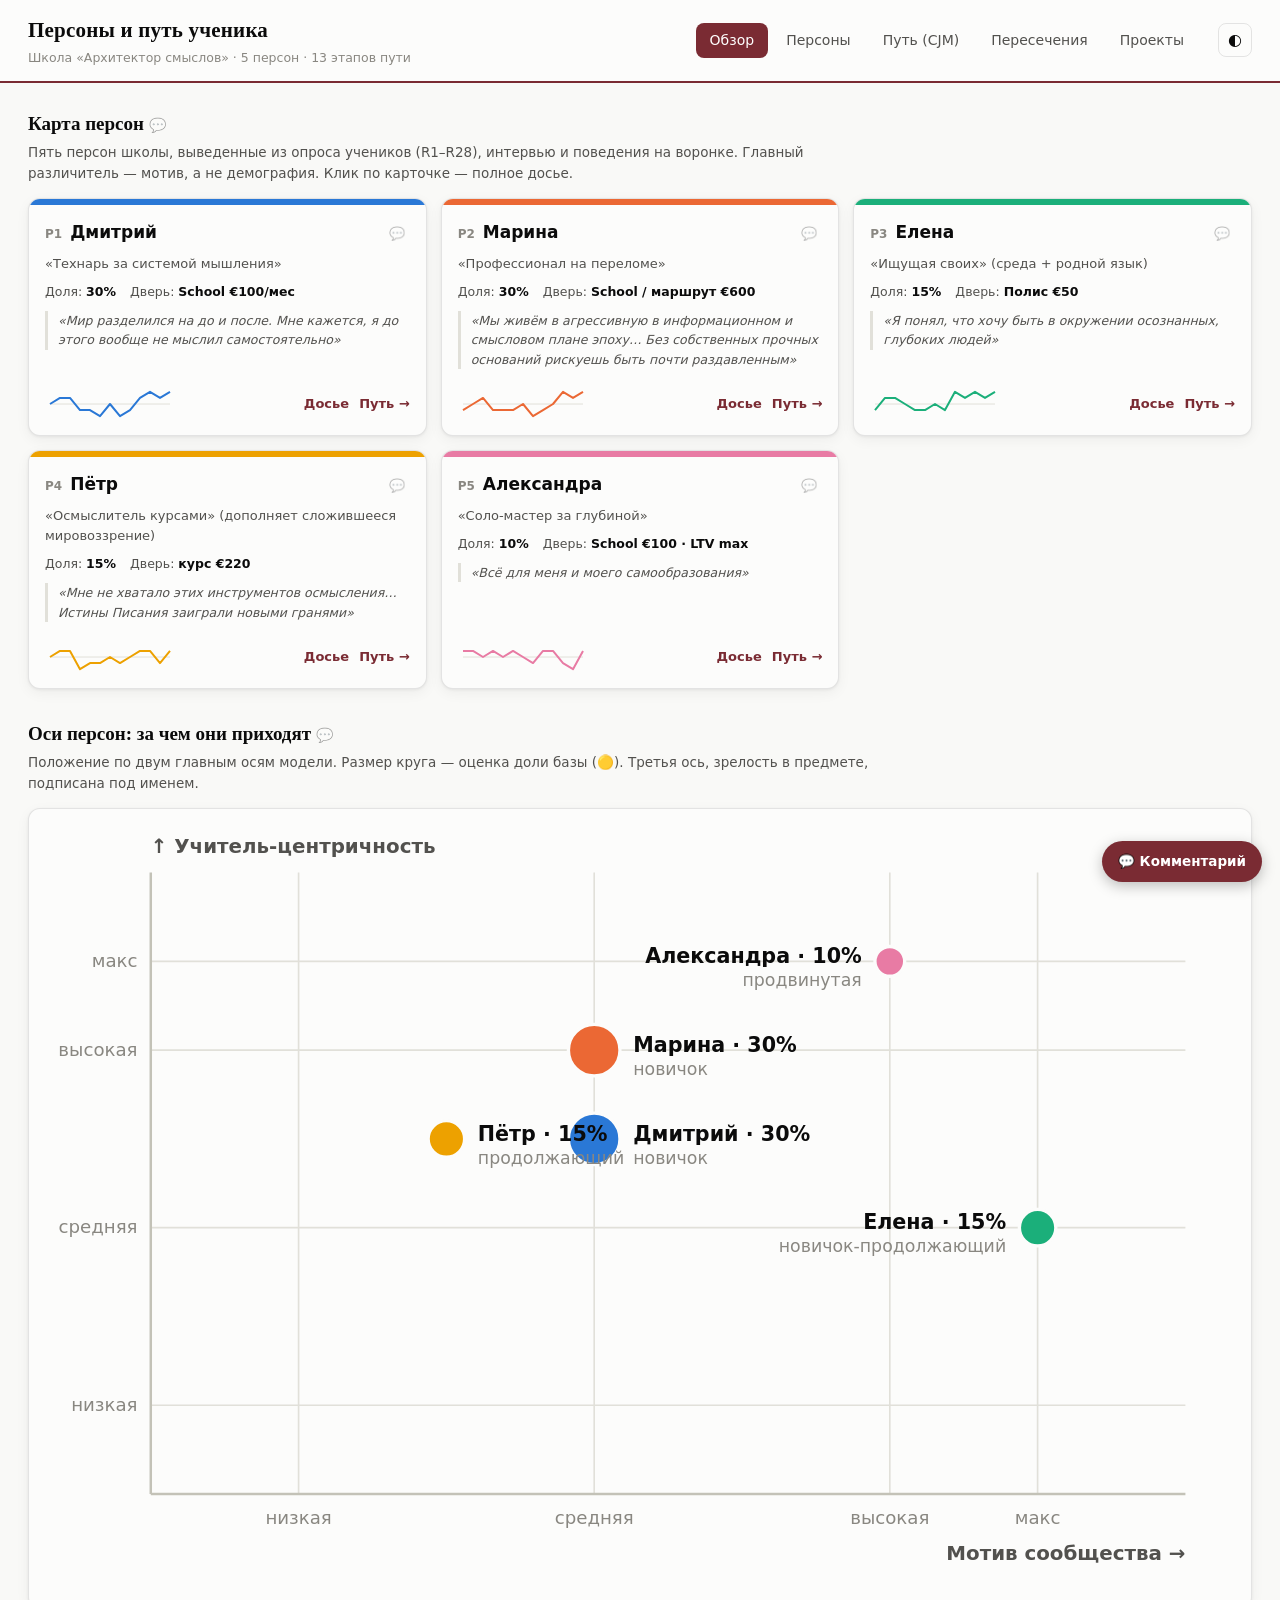
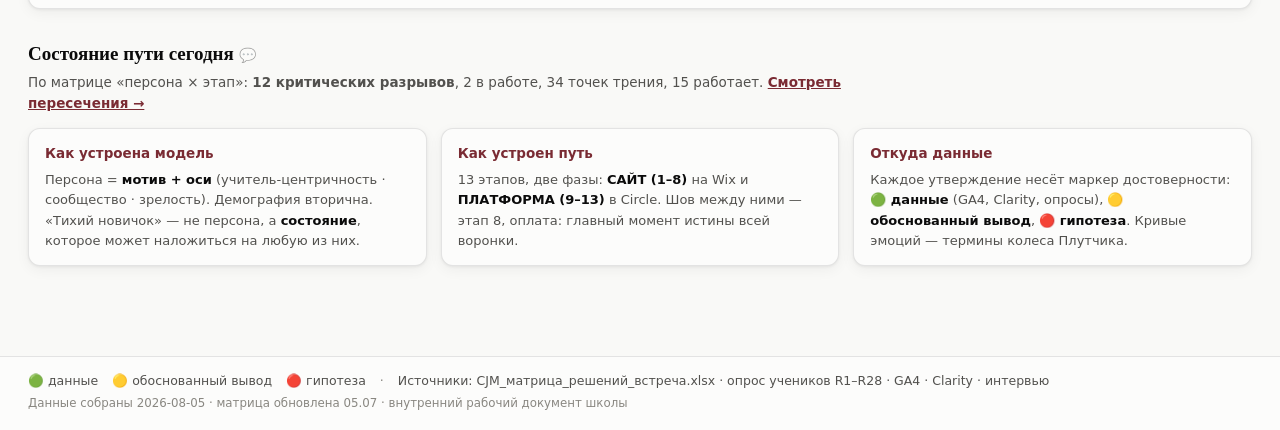
==== commit 42bd9cc3: "Pravki dannykh" ====
--- a/index.html
+++ b/index.html
@@ -5,7 +5,7 @@
 <meta name="viewport" content="width=device-width, initial-scale=1">
 <meta name="robots" content="noindex">
 <title>Персоны и путь ученика · Школа «Архитектор смыслов»</title>
-<link rel="stylesheet" href="style.css?v=202608010844">
+<link rel="stylesheet" href="style.css?v=202608051456">
 <link rel="icon" href="data:image/svg+xml,<svg xmlns='http://www.w3.org/2000/svg' viewBox='0 0 100 100'><text y='.9em' font-size='90'>🧭</text></svg>">
 </head>
 <body data-palette="#2a78d6,#eb6834,#1baf7a,#eda100,#e87ba4">
@@ -40,7 +40,7 @@
 
 <div id="tooltip" class="tooltip" hidden></div>
 
-<script src="data.js?v=202608010844"></script>
-<script src="app.js?v=202608010844"></script>
+<script src="data.js?v=202608051456"></script>
+<script src="app.js?v=202608051456"></script>
 </body>
 </html>
